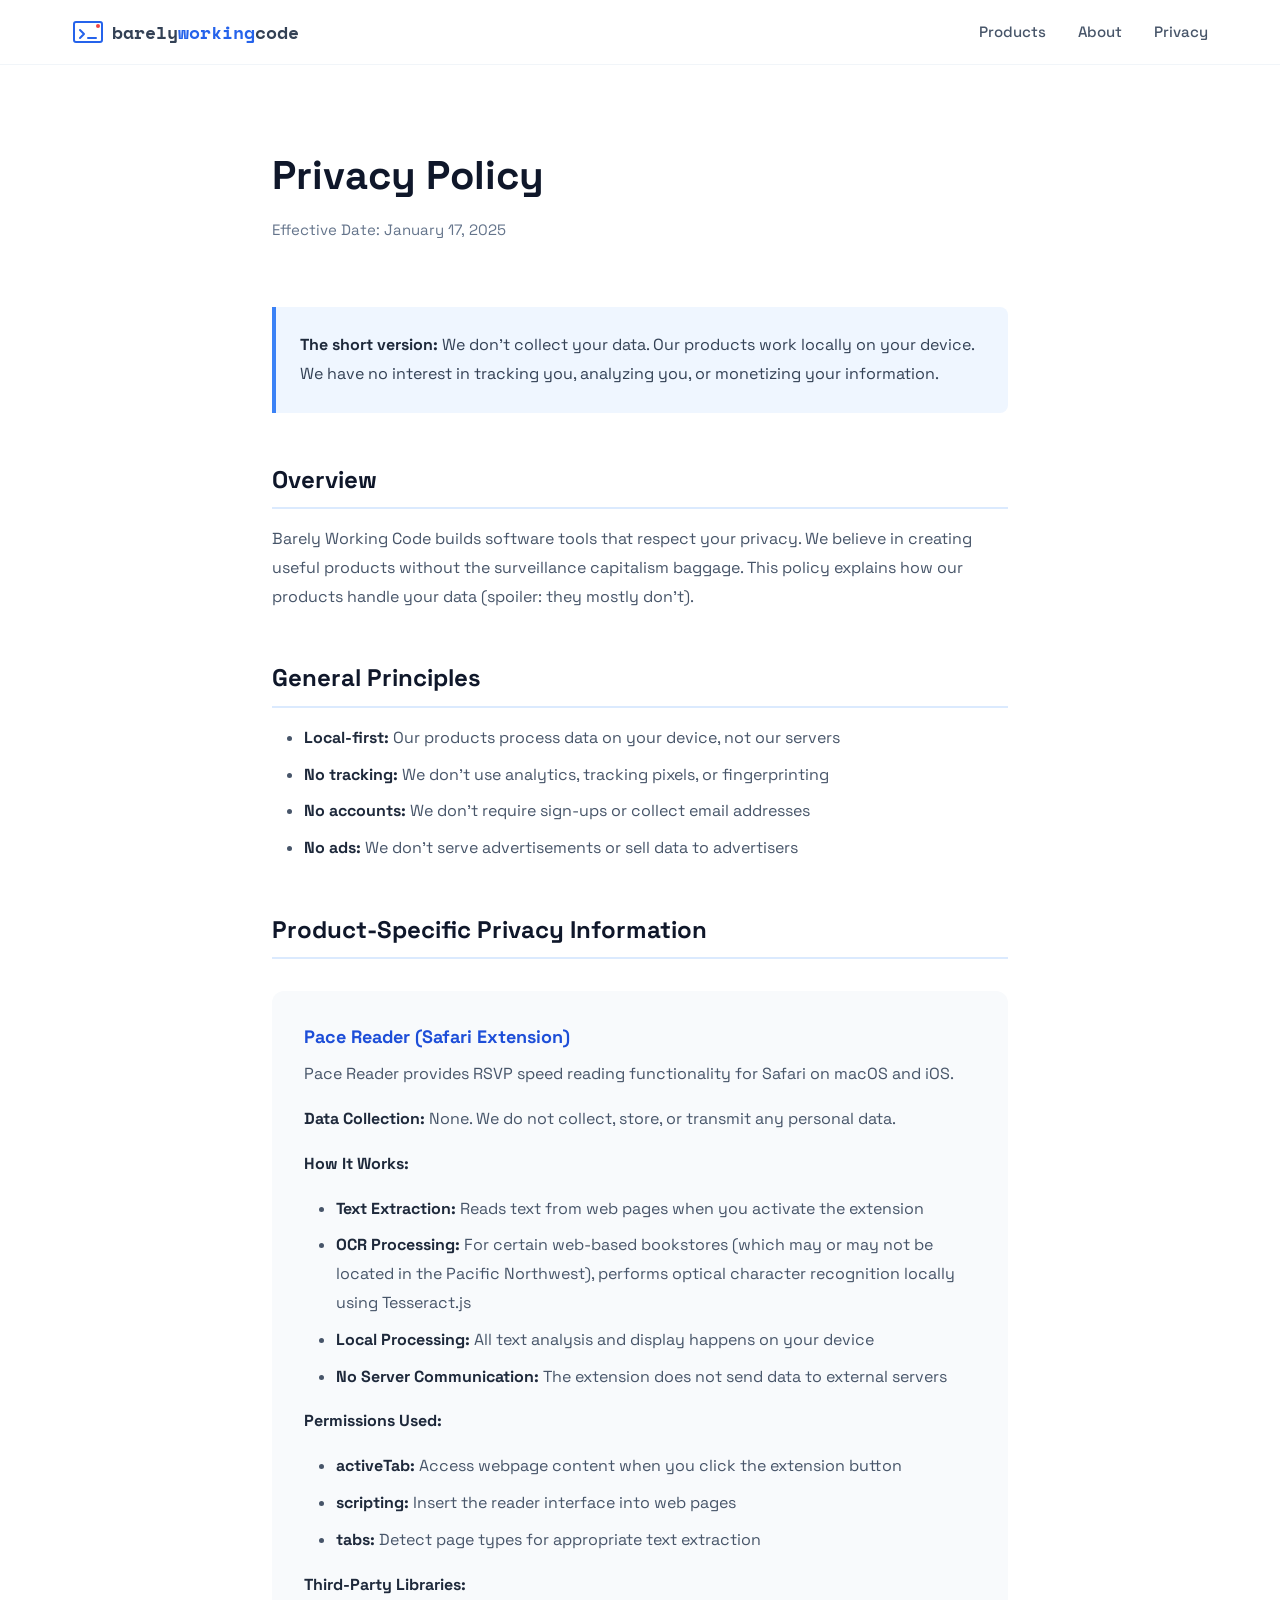
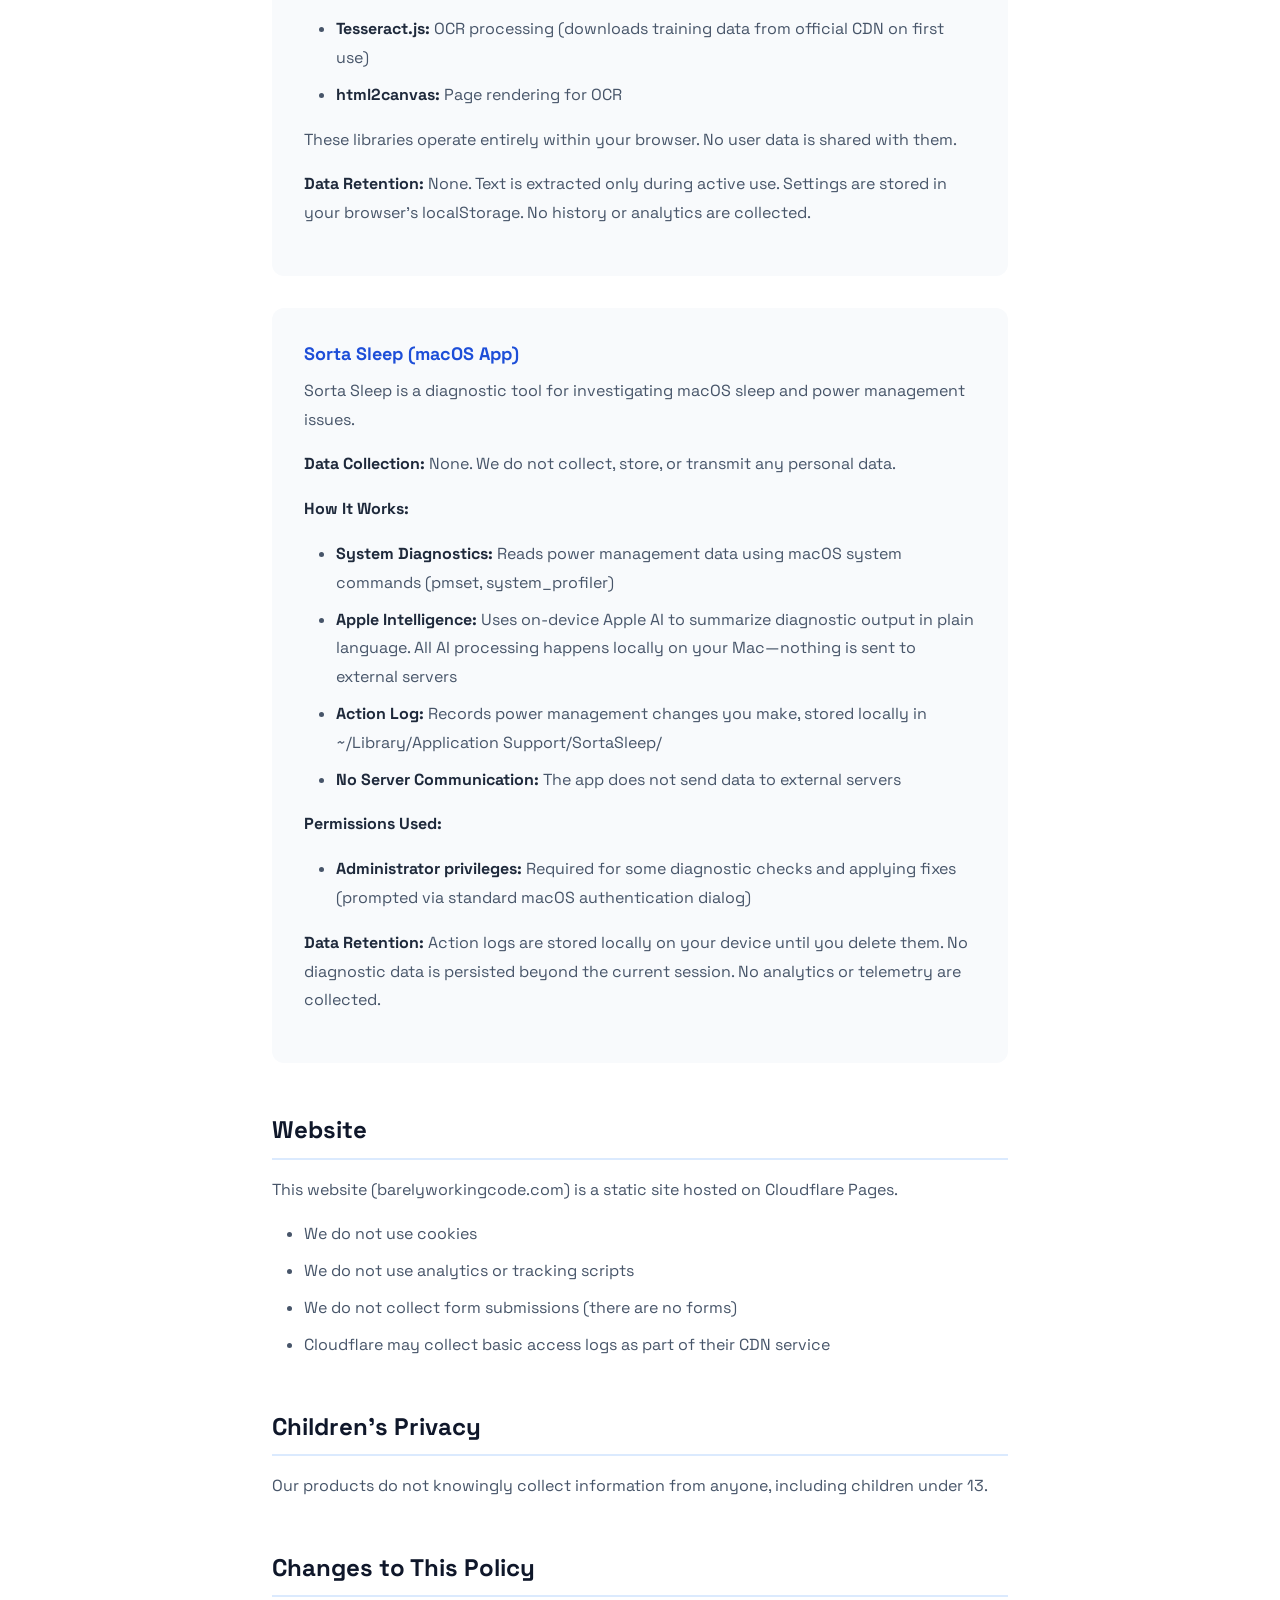
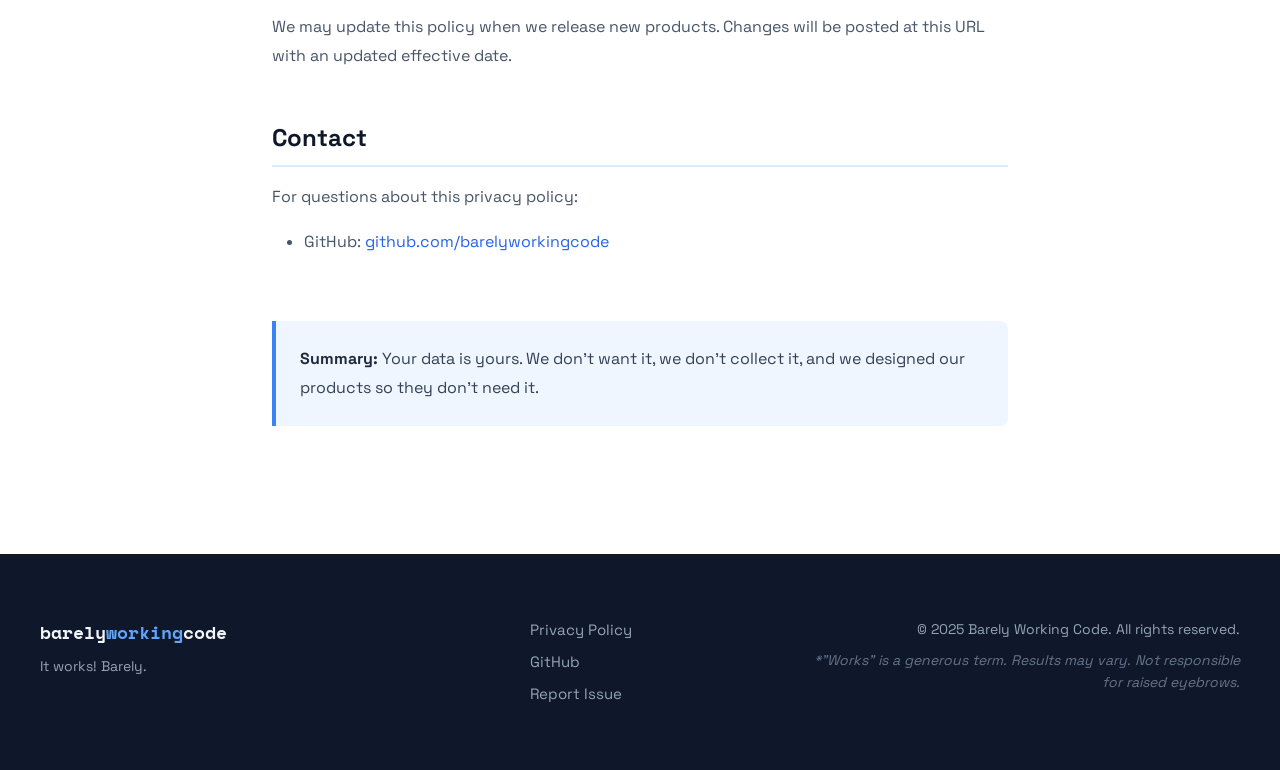
==== privacy.html @ 92d22023 "Initial commit" ====
<!DOCTYPE html>
<html lang="en">
<head>
    <meta charset="UTF-8">
    <meta name="viewport" content="width=device-width, initial-scale=1.0">
    <title>Privacy Policy - Barely Working Code</title>
    <meta name="description" content="Privacy policy for Barely Working Code and its products.">
    <link rel="stylesheet" href="styles.css">
    <link rel="icon" type="image/svg+xml" href="assets/favicon.svg">
    <link rel="preconnect" href="https://fonts.googleapis.com">
    <link rel="preconnect" href="https://fonts.gstatic.com" crossorigin>
    <link href="https://fonts.googleapis.com/css2?family=Space+Grotesk:wght@400;500;600;700&family=Space+Mono:wght@400;700&display=swap" rel="stylesheet">
    <style>
        .privacy-content {
            max-width: 800px;
            margin: 0 auto;
            padding: calc(80px + var(--space-3xl)) var(--space-xl) var(--space-4xl);
        }
        .privacy-content h1 {
            font-size: 2.5rem;
            color: var(--gray-900);
            margin-bottom: var(--space-sm);
        }
        .privacy-content .effective-date {
            color: var(--gray-500);
            font-size: 0.9375rem;
            margin-bottom: var(--space-3xl);
        }
        .privacy-content h2 {
            font-size: 1.5rem;
            color: var(--gray-900);
            margin-top: var(--space-2xl);
            margin-bottom: var(--space-md);
            padding-bottom: var(--space-sm);
            border-bottom: 2px solid var(--blue-100);
        }
        .privacy-content h3 {
            font-size: 1.125rem;
            color: var(--gray-800);
            margin-top: var(--space-xl);
            margin-bottom: var(--space-sm);
        }
        .privacy-content p {
            color: var(--gray-600);
            line-height: 1.8;
            margin-bottom: var(--space-md);
        }
        .privacy-content ul {
            margin-bottom: var(--space-md);
            padding-left: var(--space-xl);
        }
        .privacy-content li {
            color: var(--gray-600);
            line-height: 1.8;
            margin-bottom: var(--space-sm);
            list-style: disc;
        }
        .privacy-content strong {
            color: var(--gray-800);
        }
        .privacy-content .highlight-box {
            background: var(--blue-50);
            border-left: 4px solid var(--blue-500);
            padding: var(--space-lg);
            margin: var(--space-xl) 0;
            border-radius: 0 var(--radius-md) var(--radius-md) 0;
        }
        .privacy-content .highlight-box p {
            margin-bottom: 0;
            color: var(--gray-700);
        }
        .product-section {
            background: var(--gray-50);
            border-radius: var(--radius-lg);
            padding: var(--space-xl);
            margin: var(--space-xl) 0;
        }
        .product-section h3 {
            margin-top: 0;
            color: var(--blue-700);
        }

        /* Dark mode fixes */
        @supports not (-webkit-touch-callout: none) {
        @media (prefers-color-scheme: dark) {
            .privacy-content .highlight-box {
                background: #172554;
                border-left-color: var(--blue-600);
            }
            .privacy-content .highlight-box p {
                color: var(--gray-700);
            }
            .product-section {
                background: var(--gray-100);
            }
            .product-section h3 {
                color: var(--blue-600);
            }
            .privacy-content h2 {
                border-bottom-color: #1e3a8a;
            }
        }
        }
    </style>
</head>
<body>
    <header class="site-header">
        <nav class="nav-container">
            <a href="/" class="logo">
                <svg class="logo-icon" viewBox="0 0 32 32" fill="none" xmlns="http://www.w3.org/2000/svg">
                    <rect x="2" y="6" width="28" height="20" rx="2" stroke="currentColor" stroke-width="2"/>
                    <path d="M8 14L12 18L8 22" stroke="currentColor" stroke-width="2" stroke-linecap="round" stroke-linejoin="round"/>
                    <line x1="16" y1="22" x2="24" y2="22" stroke="currentColor" stroke-width="2" stroke-linecap="round"/>
                    <circle cx="26" cy="10" r="2" fill="#ef4444"/>
                </svg>
                <span class="logo-text">barely<span class="logo-accent">working</span>code</span>
            </a>
            <ul class="nav-links">
                <li><a href="/#products">Products</a></li>
                <li><a href="/#about">About</a></li>
                <li><a href="privacy.html">Privacy</a></li>
            </ul>
        </nav>
    </header>

    <main class="privacy-content">
        <h1>Privacy Policy</h1>
        <p class="effective-date">Effective Date: January 17, 2025</p>

        <div class="highlight-box">
            <p><strong>The short version:</strong> We don't collect your data. Our products work locally on your device. We have no interest in tracking you, analyzing you, or monetizing your information.</p>
        </div>

        <h2>Overview</h2>
        <p>
            Barely Working Code builds software tools that respect your privacy. We believe in creating useful products without the surveillance capitalism baggage. This policy explains how our products handle your data (spoiler: they mostly don't).
        </p>

        <h2>General Principles</h2>
        <ul>
            <li><strong>Local-first:</strong> Our products process data on your device, not our servers</li>
            <li><strong>No tracking:</strong> We don't use analytics, tracking pixels, or fingerprinting</li>
            <li><strong>No accounts:</strong> We don't require sign-ups or collect email addresses</li>
            <li><strong>No ads:</strong> We don't serve advertisements or sell data to advertisers</li>
        </ul>

        <h2>Product-Specific Privacy Information</h2>

        <div class="product-section">
            <h3>Pace Reader (Safari Extension)</h3>
            <p>
                Pace Reader provides RSVP speed reading functionality for Safari on macOS and iOS.
            </p>

            <p><strong>Data Collection:</strong> None. We do not collect, store, or transmit any personal data.</p>

            <p><strong>How It Works:</strong></p>
            <ul>
                <li><strong>Text Extraction:</strong> Reads text from web pages when you activate the extension</li>
                <li><strong>OCR Processing:</strong> For certain web-based bookstores (which may or may not be located in the Pacific Northwest), performs optical character recognition locally using Tesseract.js</li>
                <li><strong>Local Processing:</strong> All text analysis and display happens on your device</li>
                <li><strong>No Server Communication:</strong> The extension does not send data to external servers</li>
            </ul>

            <p><strong>Permissions Used:</strong></p>
            <ul>
                <li><strong>activeTab:</strong> Access webpage content when you click the extension button</li>
                <li><strong>scripting:</strong> Insert the reader interface into web pages</li>
                <li><strong>tabs:</strong> Detect page types for appropriate text extraction</li>
            </ul>

            <p><strong>Third-Party Libraries:</strong></p>
            <ul>
                <li><strong>Tesseract.js:</strong> OCR processing (downloads training data from official CDN on first use)</li>
                <li><strong>html2canvas:</strong> Page rendering for OCR</li>
            </ul>
            <p>These libraries operate entirely within your browser. No user data is shared with them.</p>

            <p><strong>Data Retention:</strong> None. Text is extracted only during active use. Settings are stored in your browser's localStorage. No history or analytics are collected.</p>
        </div>

        <div class="product-section">
            <h3>Sorta Sleep (macOS App)</h3>
            <p>
                Sorta Sleep is a diagnostic tool for investigating macOS sleep and power management issues.
            </p>

            <p><strong>Data Collection:</strong> None. We do not collect, store, or transmit any personal data.</p>

            <p><strong>How It Works:</strong></p>
            <ul>
                <li><strong>System Diagnostics:</strong> Reads power management data using macOS system commands (pmset, system_profiler)</li>
                <li><strong>Apple Intelligence:</strong> Uses on-device Apple AI to summarize diagnostic output in plain language. All AI processing happens locally on your Mac—nothing is sent to external servers</li>
                <li><strong>Action Log:</strong> Records power management changes you make, stored locally in ~/Library/Application Support/SortaSleep/</li>
                <li><strong>No Server Communication:</strong> The app does not send data to external servers</li>
            </ul>

            <p><strong>Permissions Used:</strong></p>
            <ul>
                <li><strong>Administrator privileges:</strong> Required for some diagnostic checks and applying fixes (prompted via standard macOS authentication dialog)</li>
            </ul>

            <p><strong>Data Retention:</strong> Action logs are stored locally on your device until you delete them. No diagnostic data is persisted beyond the current session. No analytics or telemetry are collected.</p>
        </div>

        <h2>Website</h2>
        <p>
            This website (barelyworkingcode.com) is a static site hosted on Cloudflare Pages.
        </p>
        <ul>
            <li>We do not use cookies</li>
            <li>We do not use analytics or tracking scripts</li>
            <li>We do not collect form submissions (there are no forms)</li>
            <li>Cloudflare may collect basic access logs as part of their CDN service</li>
        </ul>

        <h2>Children's Privacy</h2>
        <p>
            Our products do not knowingly collect information from anyone, including children under 13.
        </p>

        <h2>Changes to This Policy</h2>
        <p>
            We may update this policy when we release new products. Changes will be posted at this URL with an updated effective date.
        </p>

        <h2>Contact</h2>
        <p>
            For questions about this privacy policy:
        </p>
        <ul>
            <li>GitHub: <a href="https://github.com/barelyworkingcode" style="color: var(--blue-600);">github.com/barelyworkingcode</a></li>
        </ul>

        <div class="highlight-box" style="margin-top: var(--space-3xl);">
            <p><strong>Summary:</strong> Your data is yours. We don't want it, we don't collect it, and we designed our products so they don't need it.</p>
        </div>
    </main>

    <footer class="site-footer">
        <div class="footer-content">
            <div class="footer-brand">
                <span class="logo-text">barely<span class="logo-accent">working</span>code</span>
                <p>It works! Barely.</p>
            </div>
            <div class="footer-links">
                <a href="privacy.html">Privacy Policy</a>
                <a href="https://github.com/barelyworkingcode" target="_blank" rel="noopener">GitHub</a>
                <a href="https://github.com/barelyworkingcode/web/issues" target="_blank" rel="noopener">Report Issue</a>
            </div>
            <div class="footer-copyright">
                <p>&copy; 2025 Barely Working Code. All rights reserved.</p>
                <p class="footer-disclaimer">*"Works" is a generous term. Results may vary. Not responsible for raised eyebrows.</p>
            </div>
        </div>
    </footer>
</body>
</html>
---- styles.css ----
/* ============================================
   Barely Working Code - Styles
   Color Palette: Blues & White
   ============================================ */

:root {
    /* Primary Blues */
    --blue-50: #eff6ff;
    --blue-100: #dbeafe;
    --blue-200: #bfdbfe;
    --blue-300: #93c5fd;
    --blue-400: #60a5fa;
    --blue-500: #3b82f6;
    --blue-600: #2563eb;
    --blue-700: #1d4ed8;
    --blue-800: #1e40af;
    --blue-900: #1e3a8a;
    --blue-950: #172554;

    /* Neutrals */
    --white: #ffffff;
    --gray-50: #f8fafc;
    --gray-100: #f1f5f9;
    --gray-200: #e2e8f0;
    --gray-300: #cbd5e1;
    --gray-400: #94a3b8;
    --gray-500: #64748b;
    --gray-600: #475569;
    --gray-700: #334155;
    --gray-800: #1e293b;
    --gray-900: #0f172a;

    /* Accents */
    --red: #ef4444;
    --yellow: #fbbf24;
    --green: #22c55e;

    /* Typography */
    --font-sans: 'Space Grotesk', -apple-system, BlinkMacSystemFont, sans-serif;
    --font-mono: 'Space Mono', ui-monospace, monospace;

    /* Spacing */
    --space-xs: 0.25rem;
    --space-sm: 0.5rem;
    --space-md: 1rem;
    --space-lg: 1.5rem;
    --space-xl: 2rem;
    --space-2xl: 3rem;
    --space-3xl: 4rem;
    --space-4xl: 6rem;

    /* Borders */
    --radius-sm: 0.375rem;
    --radius-md: 0.5rem;
    --radius-lg: 0.75rem;
    --radius-xl: 1rem;
}

/* ============================================
   Reset & Base
   ============================================ */

*, *::before, *::after {
    box-sizing: border-box;
    margin: 0;
    padding: 0;
}

html {
    scroll-behavior: smooth;
}

body {
    font-family: var(--font-sans);
    font-size: 16px;
    line-height: 1.6;
    color: var(--gray-800);
    background: var(--white);
    -webkit-font-smoothing: antialiased;
}

a {
    color: inherit;
    text-decoration: none;
}

ul {
    list-style: none;
}

img, svg {
    display: block;
    max-width: 100%;
}

/* ============================================
   Header & Navigation
   ============================================ */

.site-header {
    position: fixed;
    top: 0;
    left: 0;
    right: 0;
    z-index: 100;
    background: rgba(255, 255, 255, 0.9);
    backdrop-filter: blur(10px);
    border-bottom: 1px solid var(--gray-100);
}

.nav-container {
    max-width: 1200px;
    margin: 0 auto;
    padding: var(--space-md) var(--space-xl);
    display: flex;
    justify-content: space-between;
    align-items: center;
}

.logo {
    display: flex;
    align-items: center;
    gap: var(--space-sm);
    font-family: var(--font-mono);
    font-size: 1.125rem;
    font-weight: 700;
    color: var(--gray-900);
}

.logo-icon {
    width: 32px;
    height: 32px;
    color: var(--blue-600);
}

.logo-text {
    color: var(--gray-700);
}

.logo-accent {
    color: var(--blue-600);
}

.nav-links {
    display: flex;
    gap: var(--space-xl);
}

.nav-links a {
    font-size: 0.9375rem;
    font-weight: 500;
    color: var(--gray-600);
    transition: color 0.2s;
}

.nav-links a:hover {
    color: var(--blue-600);
}

/* ============================================
   Hero Section
   ============================================ */

.hero {
    min-height: 100vh;
    display: grid;
    grid-template-columns: 1fr 1fr;
    gap: var(--space-3xl);
    align-items: center;
    max-width: 1200px;
    margin: 0 auto;
    padding: calc(80px + var(--space-3xl)) var(--space-xl) var(--space-3xl);
}

.hero-title {
    font-size: clamp(3rem, 8vw, 5rem);
    font-weight: 700;
    line-height: 1.1;
    color: var(--gray-900);
}

.hero-accent {
    display: block;
    color: var(--blue-600);
}

.hero-subtitle {
    margin-top: var(--space-lg);
    font-size: 1.25rem;
    color: var(--gray-600);
    max-width: 400px;
}

.hero-cta {
    margin-top: var(--space-2xl);
    display: flex;
    align-items: center;
    gap: var(--space-lg);
}

.hero-note {
    font-size: 0.875rem;
    color: var(--gray-400);
    font-style: italic;
}

.btn {
    display: inline-flex;
    align-items: center;
    justify-content: center;
    padding: var(--space-md) var(--space-xl);
    font-family: var(--font-sans);
    font-size: 1rem;
    font-weight: 600;
    border-radius: var(--radius-lg);
    transition: all 0.2s;
    cursor: pointer;
    border: none;
}

.btn-primary {
    background: var(--blue-600);
    color: var(--white);
}

.btn-primary:hover {
    background: var(--blue-700);
    transform: translateY(-2px);
    box-shadow: 0 4px 12px rgba(37, 99, 235, 0.3);
}

/* Terminal Animation */
.hero-visual {
    display: flex;
    justify-content: center;
}

.terminal {
    width: 100%;
    max-width: 480px;
    background: var(--gray-900);
    border-radius: var(--radius-xl);
    overflow: hidden;
    box-shadow:
        0 25px 50px -12px rgba(0, 0, 0, 0.25),
        0 0 0 1px rgba(255, 255, 255, 0.1) inset;
}

.terminal-header {
    padding: var(--space-md);
    background: var(--gray-800);
    display: flex;
    gap: var(--space-sm);
}

.terminal-dot {
    width: 12px;
    height: 12px;
    border-radius: 50%;
}

.terminal-dot.red { background: var(--red); }
.terminal-dot.yellow { background: var(--yellow); }
.terminal-dot.green { background: var(--green); }

.terminal-body {
    padding: var(--space-lg);
    font-family: var(--font-mono);
    font-size: 0.875rem;
    line-height: 1.8;
}

.terminal-line {
    color: var(--gray-100);
}

.terminal-line .prompt {
    color: var(--blue-400);
    margin-right: var(--space-sm);
}

.terminal-line.output {
    color: var(--gray-400);
    padding-left: var(--space-lg);
}

.terminal-line.output.warning {
    color: var(--yellow);
}

.terminal-line.output.success {
    color: var(--green);
}

.cursor {
    display: inline-block;
    width: 8px;
    height: 16px;
    background: var(--blue-400);
    animation: blink 1s step-end infinite;
}

@keyframes blink {
    50% { opacity: 0; }
}

/* ============================================
   Products Section
   ============================================ */

.products {
    padding: var(--space-4xl) var(--space-xl);
    background: linear-gradient(180deg, var(--gray-50) 0%, var(--white) 100%);
}

.section-header {
    text-align: center;
    margin-bottom: var(--space-3xl);
}

.section-header h2 {
    font-size: 2.5rem;
    font-weight: 700;
    color: var(--gray-900);
}

.section-header p {
    margin-top: var(--space-sm);
    color: var(--gray-500);
    font-size: 1.125rem;
}

.product-card {
    max-width: 700px;
    margin: 0 auto var(--space-3xl);
    background: var(--white);
    border-radius: var(--radius-xl);
    padding: var(--space-2xl);
    box-shadow:
        0 4px 6px -1px rgba(0, 0, 0, 0.1),
        0 2px 4px -2px rgba(0, 0, 0, 0.1);
    border: 1px solid var(--gray-100);
    position: relative;
}

.product-card:last-of-type {
    margin-bottom: 0;
}

.product-card.featured {
    border-color: var(--blue-200);
    background: linear-gradient(135deg, var(--white) 0%, var(--blue-50) 100%);
}

.product-badge {
    position: absolute;
    top: var(--space-lg);
    right: var(--space-lg);
    background: var(--blue-100);
    color: var(--blue-700);
    font-size: 0.75rem;
    font-weight: 600;
    padding: var(--space-xs) var(--space-md);
    border-radius: var(--radius-md);
    text-transform: uppercase;
    letter-spacing: 0.05em;
}

.product-icon {
    width: 80px;
    height: 80px;
    color: var(--blue-600);
    margin-bottom: var(--space-lg);
}

.product-title {
    font-size: 1.75rem;
    font-weight: 700;
    color: var(--gray-900);
}

.product-tagline {
    font-size: 1.125rem;
    color: var(--blue-600);
    font-weight: 500;
    margin-top: var(--space-xs);
}

.product-description {
    margin-top: var(--space-md);
    color: var(--gray-600);
    line-height: 1.7;
}

.product-media {
    margin-top: var(--space-xl);
    background: var(--white);
    border-radius: var(--radius-lg);
    overflow: hidden;
    border: 1px solid var(--gray-200);
}

.media-tabs {
    display: flex;
    border-bottom: 1px solid var(--gray-200);
    background: var(--gray-50);
}

.media-tab {
    flex: 1;
    padding: var(--space-md) var(--space-lg);
    background: transparent;
    border: none;
    font-family: var(--font-sans);
    font-size: 0.9375rem;
    font-weight: 500;
    color: var(--gray-600);
    cursor: pointer;
    transition: all 0.2s;
    position: relative;
    -webkit-appearance: none;
    appearance: none;
    outline: none;
}

.media-tab:hover {
    background: var(--white);
    color: var(--gray-900);
}

.media-tab.active {
    background: var(--white);
    color: var(--blue-600);
}

.media-tab.active::after {
    content: '';
    position: absolute;
    bottom: 0;
    left: 0;
    right: 0;
    height: 2px;
    background: var(--blue-600);
}

.media-content {
    position: relative;
    background: var(--gray-900);
}

.media-item {
    display: none;
    width: 100%;
}

.media-item.active {
    display: block;
}

.media-item img {
    width: 100%;
    height: auto;
    display: block;
}

.media-item video {
    width: 100%;
    height: auto;
    display: block;
}

/* Carousel Styles */
.screenshot-carousel {
    position: relative;
    width: 100%;
    overflow: hidden;
    background: var(--gray-900);
}

.carousel-container {
    display: flex;
    transition: transform 0.3s ease-in-out;
}

.carousel-image {
    min-width: 100%;
    height: auto;
    display: block;
}

.carousel-nav {
    position: absolute;
    top: 50%;
    transform: translateY(-50%);
    background: rgba(0, 0, 0, 0.5);
    color: var(--white);
    border: none;
    width: 40px;
    height: 40px;
    border-radius: 50%;
    cursor: pointer;
    font-size: 1.5rem;
    display: flex;
    align-items: center;
    justify-content: center;
    transition: background 0.2s;
    z-index: 2;
}

.carousel-nav:hover {
    background: rgba(0, 0, 0, 0.8);
}

.carousel-prev {
    left: var(--space-md);
}

.carousel-next {
    right: var(--space-md);
}

.carousel-dots {
    position: absolute;
    bottom: var(--space-md);
    left: 50%;
    transform: translateX(-50%);
    display: flex;
    gap: var(--space-xs);
    z-index: 2;
}

.carousel-dot {
    width: 8px;
    height: 8px;
    border-radius: 50%;
    background: rgba(255, 255, 255, 0.5);
    border: none;
    cursor: pointer;
    transition: background 0.2s;
    padding: 0;
}

.carousel-dot:hover {
    background: rgba(255, 255, 255, 0.7);
}

.carousel-dot.active {
    background: var(--white);
}

.product-features {
    margin-top: var(--space-xl);
    display: grid;
    gap: var(--space-sm);
}

.product-features li {
    display: flex;
    align-items: center;
    gap: var(--space-sm);
    color: var(--gray-700);
    font-size: 0.9375rem;
}

.check-icon {
    width: 20px;
    height: 20px;
    color: var(--green);
    flex-shrink: 0;
}

.product-platforms {
    margin-top: var(--space-xl);
    display: flex;
    gap: var(--space-lg);
}

.platform {
    display: flex;
    align-items: center;
    gap: var(--space-sm);
    font-size: 0.875rem;
    color: var(--gray-600);
}

.platform-icon {
    width: 20px;
    height: 20px;
}

.product-cta {
    margin-top: var(--space-xl);
    padding-top: var(--space-xl);
    border-top: 1px solid var(--gray-200);
    display: flex;
    align-items: baseline;
    gap: var(--space-md);
}

.price {
    font-size: 1.5rem;
    font-weight: 700;
    color: var(--gray-900);
}

.price-note {
    font-size: 0.875rem;
    color: var(--gray-500);
}

.coming-soon {
    text-align: center;
    margin-top: var(--space-3xl);
    padding: var(--space-2xl);
    background: var(--gray-50);
    border-radius: var(--radius-lg);
    border: 2px dashed var(--gray-200);
}

.coming-soon h3 {
    font-size: 1.25rem;
    color: var(--gray-700);
}

.coming-soon p {
    margin-top: var(--space-sm);
    color: var(--gray-500);
}

/* ============================================
   About Section
   ============================================ */

.about {
    padding: var(--space-4xl) var(--space-xl);
    background: var(--white);
}

.about-content {
    max-width: 900px;
    margin: 0 auto;
}

.about h2 {
    font-size: 2.5rem;
    font-weight: 700;
    color: var(--gray-900);
    margin-bottom: var(--space-xl);
}

.about-text p {
    font-size: 1.125rem;
    color: var(--gray-600);
    margin-bottom: var(--space-md);
    line-height: 1.8;
}

.about-text strong {
    color: var(--gray-900);
}

.about-values {
    margin-top: var(--space-3xl);
    display: grid;
    grid-template-columns: repeat(3, 1fr);
    gap: var(--space-xl);
}

.value {
    text-align: center;
    padding: var(--space-xl);
}

.value-icon {
    width: 48px;
    height: 48px;
    margin: 0 auto var(--space-md);
    color: var(--blue-600);
}

.value-icon svg {
    width: 100%;
    height: 100%;
}

.value h4 {
    font-size: 1.125rem;
    font-weight: 600;
    color: var(--gray-900);
    margin-bottom: var(--space-sm);
}

.value p {
    font-size: 0.9375rem;
    color: var(--gray-500);
}

/* ============================================
   Footer
   ============================================ */

.site-footer {
    background: var(--gray-900);
    color: var(--gray-400);
    padding: var(--space-3xl) var(--space-xl);
}

.footer-content {
    max-width: 1200px;
    margin: 0 auto;
    display: grid;
    grid-template-columns: 2fr 1fr 2fr;
    gap: var(--space-2xl);
    align-items: start;
}

.footer-brand .logo-text {
    font-family: var(--font-mono);
    font-size: 1.125rem;
    font-weight: 700;
    color: var(--gray-100);
}

.footer-brand .logo-accent {
    color: var(--blue-400);
}

.footer-brand p {
    margin-top: var(--space-sm);
    font-size: 0.875rem;
}

.footer-links {
    display: flex;
    flex-direction: column;
    gap: var(--space-sm);
}

.footer-links a {
    font-size: 0.9375rem;
    transition: color 0.2s;
}

.footer-links a:hover {
    color: var(--blue-400);
}

.footer-copyright {
    text-align: right;
}

.footer-copyright p {
    font-size: 0.875rem;
}

.footer-disclaimer {
    margin-top: var(--space-sm);
    font-size: 0.75rem;
    color: var(--gray-500);
    font-style: italic;
}

/* ============================================
   Responsive Design
   ============================================ */

@media (max-width: 968px) {
    .hero {
        grid-template-columns: 1fr;
        text-align: center;
        padding-top: calc(80px + var(--space-2xl));
    }

    .hero-content {
        order: 1;
    }

    .hero-visual {
        order: 2;
    }

    .hero-subtitle {
        margin-left: auto;
        margin-right: auto;
    }

    .hero-cta {
        justify-content: center;
        flex-wrap: wrap;
    }

    .about-values {
        grid-template-columns: 1fr;
    }

    .footer-content {
        grid-template-columns: 1fr;
        text-align: center;
    }

    .footer-links {
        flex-direction: row;
        justify-content: center;
        gap: var(--space-xl);
    }

    .footer-copyright {
        text-align: center;
    }
}

@media (max-width: 640px) {
    .nav-links {
        display: none;
    }

    .hero-title {
        font-size: 2.5rem;
    }

    .terminal {
        font-size: 0.75rem;
    }

    .product-card {
        padding: var(--space-lg);
    }

    .product-badge {
        position: static;
        display: inline-block;
        margin-bottom: var(--space-md);
    }
}

/* ============================================
   Dark Mode (disabled for Safari due to compatibility issues)
   ============================================ */

@supports not (-webkit-touch-callout: none) {
@media (prefers-color-scheme: dark) {
    :root {
        /* Dark mode - dark backgrounds, light text */
        --white: #0a0f1e;
        --gray-50: #0f172a;
        --gray-100: #1e293b;
        --gray-200: #334155;
        --gray-300: #475569;
        --gray-400: #64748b;
        --gray-500: #94a3b8;
        --gray-600: #cbd5e1;
        --gray-700: #e2e8f0;
        --gray-800: #f1f5f9;
        --gray-900: #f8fafc;

        /* Brighter blues for dark mode */
        --blue-600: #60a5fa;
        --blue-500: #3b82f6;
        --blue-400: #2563eb;
    }

    /* Dark backgrounds */
    body {
        background: #0a0f1e;
    }

    .site-header {
        background: rgba(10, 15, 30, 0.9);
        border-bottom: 1px solid var(--gray-200);
    }

    .hero {
        background: #0a0f1e;
    }

    .products {
        background: linear-gradient(180deg, var(--gray-100) 0%, var(--gray-50) 100%);
    }

    .product-card {
        background: var(--gray-100);
        border-color: var(--gray-300);
    }

    .product-card.featured {
        background: linear-gradient(135deg, var(--gray-100) 0%, #172554 100%);
        border-color: var(--blue-600);
    }

    .product-badge {
        background: var(--blue-900);
        color: var(--blue-600);
    }

    .media-tabs {
        background: var(--gray-200);
        border-bottom: 1px solid var(--gray-300);
    }

    .media-tab:hover {
        background: var(--gray-100);
    }

    .media-tab.active {
        background: var(--gray-100);
    }

    .terminal {
        background: #000000;
        box-shadow:
            0 25px 50px -12px rgba(0, 0, 0, 0.5),
            0 0 0 1px rgba(255, 255, 255, 0.05) inset;
    }

    .terminal-header {
        background: #0f0f0f;
    }

    .coming-soon {
        background: var(--gray-100);
        border-color: var(--gray-300);
    }

    .about {
        background: var(--gray-50);
    }

    .site-footer {
        background: #000000;
        border-top: 1px solid var(--gray-200);
    }
}
}
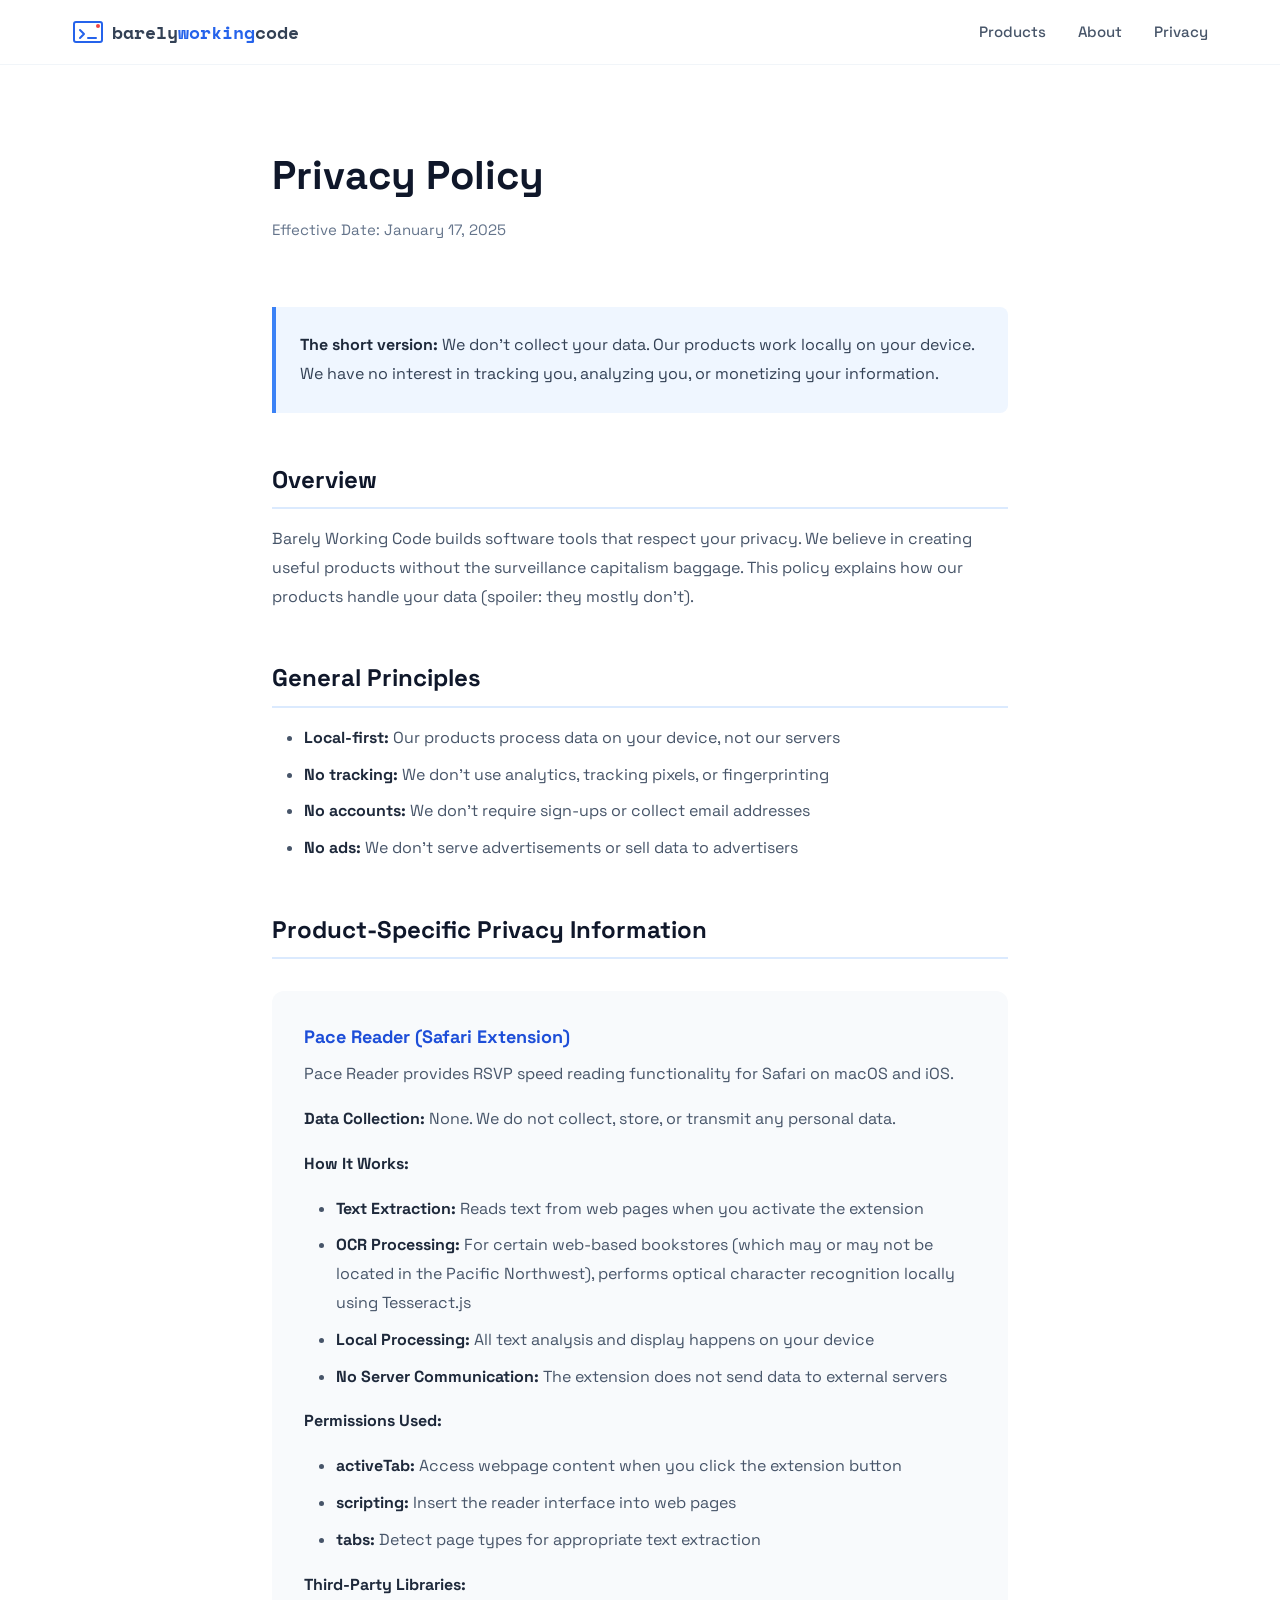
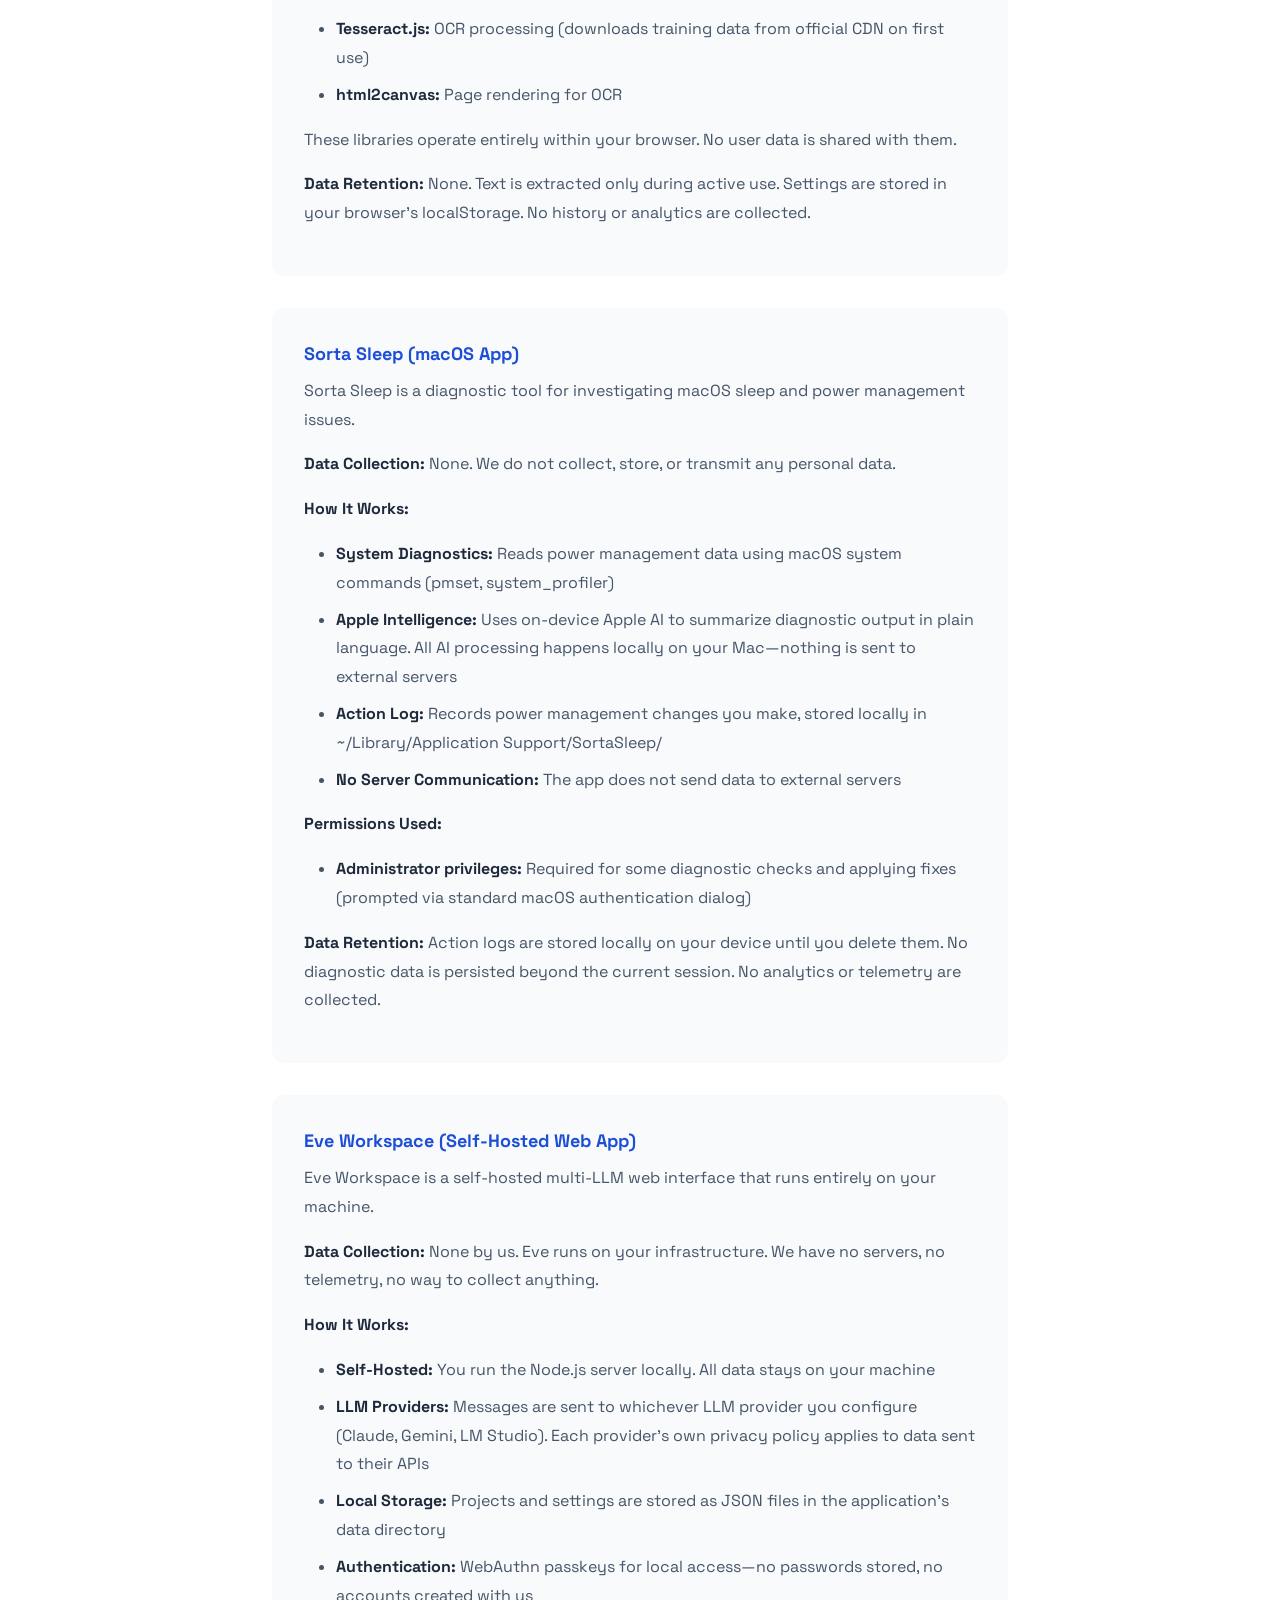
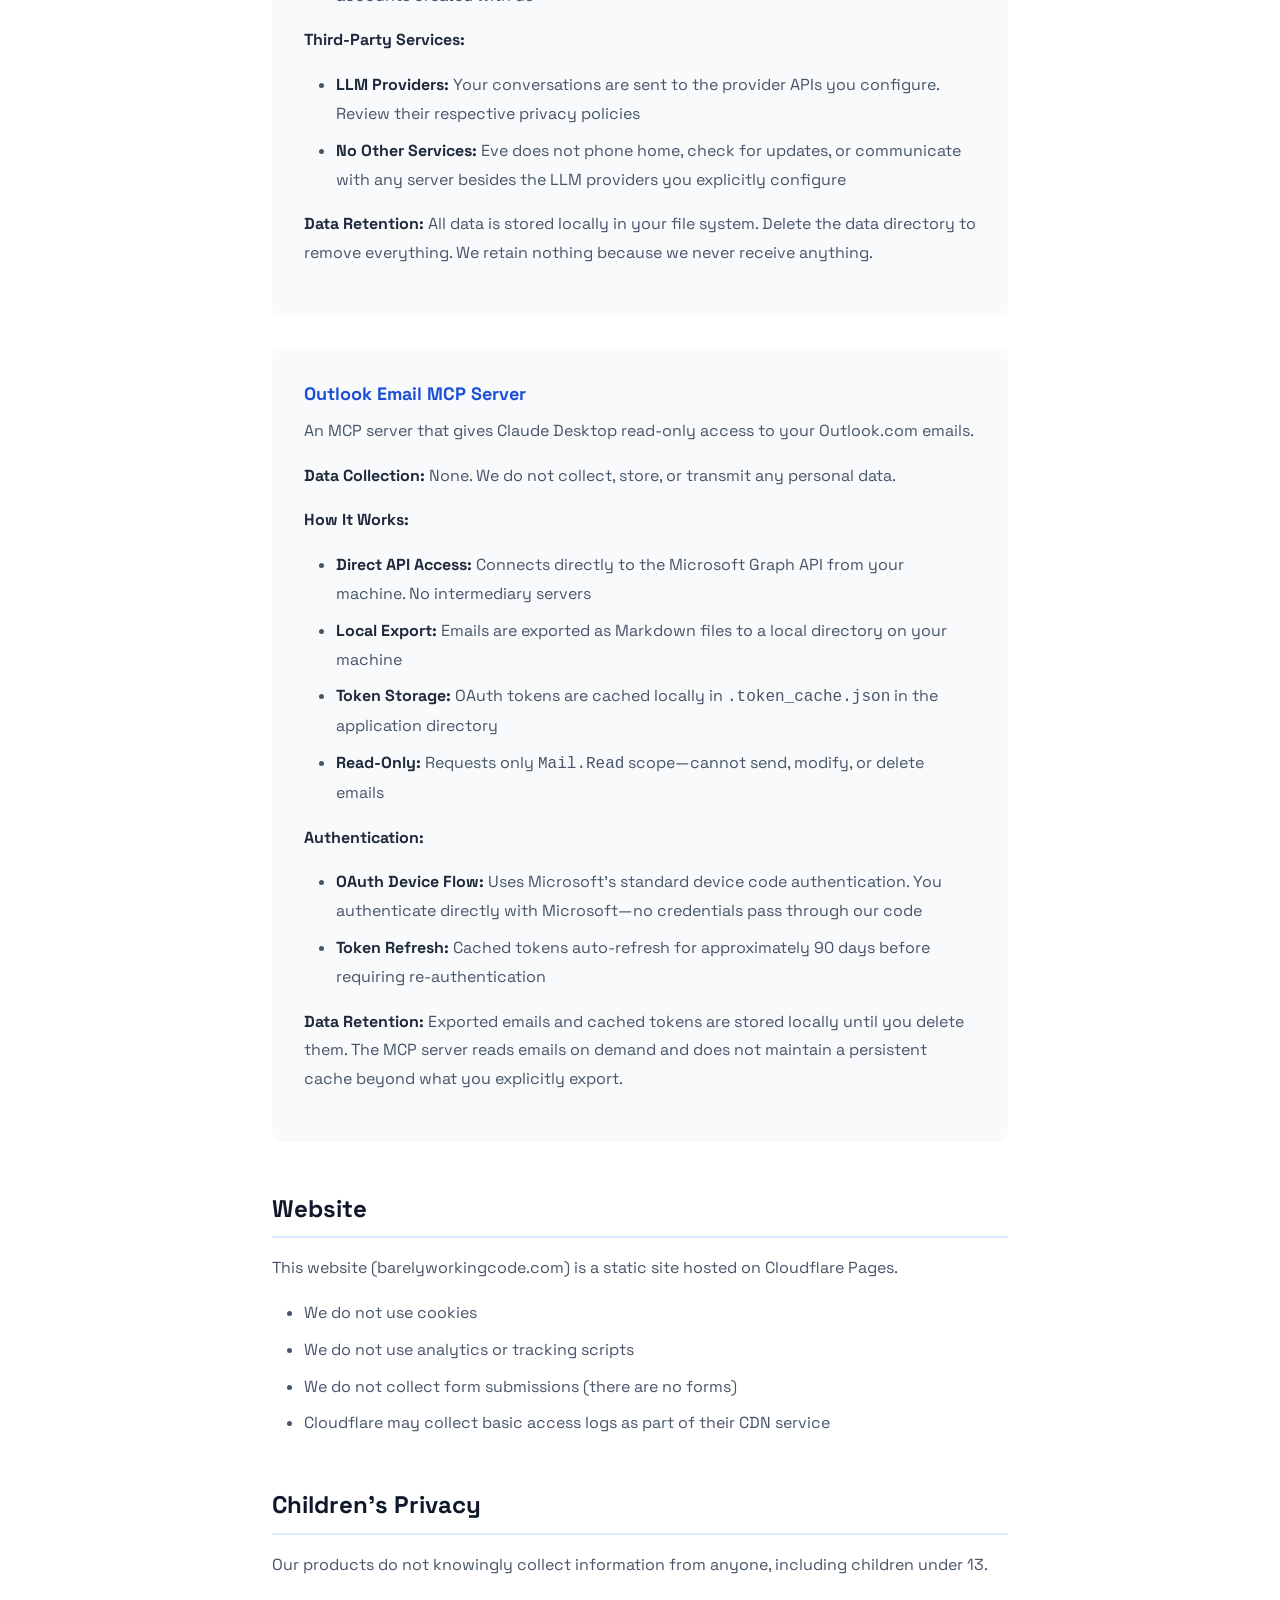
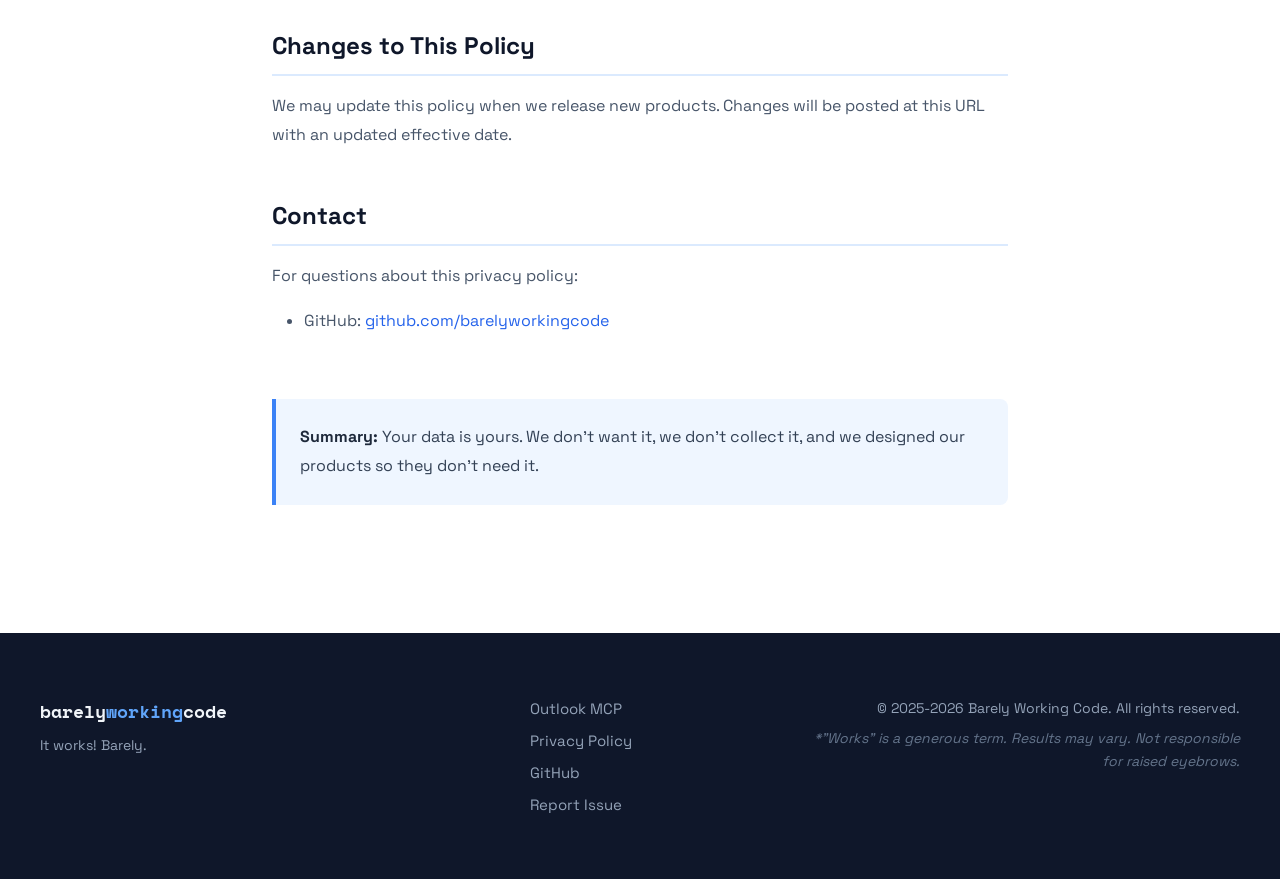
==== commit 8548d1a6: "eve" ====
--- a/privacy.html
+++ b/privacy.html
@@ -203,6 +203,56 @@
             <p><strong>Data Retention:</strong> Action logs are stored locally on your device until you delete them. No diagnostic data is persisted beyond the current session. No analytics or telemetry are collected.</p>
         </div>
 
+        <div class="product-section">
+            <h3>Eve Workspace (Self-Hosted Web App)</h3>
+            <p>
+                Eve Workspace is a self-hosted multi-LLM web interface that runs entirely on your machine.
+            </p>
+
+            <p><strong>Data Collection:</strong> None by us. Eve runs on your infrastructure. We have no servers, no telemetry, no way to collect anything.</p>
+
+            <p><strong>How It Works:</strong></p>
+            <ul>
+                <li><strong>Self-Hosted:</strong> You run the Node.js server locally. All data stays on your machine</li>
+                <li><strong>LLM Providers:</strong> Messages are sent to whichever LLM provider you configure (Claude, Gemini, LM Studio). Each provider's own privacy policy applies to data sent to their APIs</li>
+                <li><strong>Local Storage:</strong> Projects and settings are stored as JSON files in the application's data directory</li>
+                <li><strong>Authentication:</strong> WebAuthn passkeys for local access&mdash;no passwords stored, no accounts created with us</li>
+            </ul>
+
+            <p><strong>Third-Party Services:</strong></p>
+            <ul>
+                <li><strong>LLM Providers:</strong> Your conversations are sent to the provider APIs you configure. Review their respective privacy policies</li>
+                <li><strong>No Other Services:</strong> Eve does not phone home, check for updates, or communicate with any server besides the LLM providers you explicitly configure</li>
+            </ul>
+
+            <p><strong>Data Retention:</strong> All data is stored locally in your file system. Delete the data directory to remove everything. We retain nothing because we never receive anything.</p>
+        </div>
+
+        <div class="product-section">
+            <h3>Outlook Email MCP Server</h3>
+            <p>
+                An MCP server that gives Claude Desktop read-only access to your Outlook.com emails.
+            </p>
+
+            <p><strong>Data Collection:</strong> None. We do not collect, store, or transmit any personal data.</p>
+
+            <p><strong>How It Works:</strong></p>
+            <ul>
+                <li><strong>Direct API Access:</strong> Connects directly to the Microsoft Graph API from your machine. No intermediary servers</li>
+                <li><strong>Local Export:</strong> Emails are exported as Markdown files to a local directory on your machine</li>
+                <li><strong>Token Storage:</strong> OAuth tokens are cached locally in <code>.token_cache.json</code> in the application directory</li>
+                <li><strong>Read-Only:</strong> Requests only <code>Mail.Read</code> scope&mdash;cannot send, modify, or delete emails</li>
+            </ul>
+
+            <p><strong>Authentication:</strong></p>
+            <ul>
+                <li><strong>OAuth Device Flow:</strong> Uses Microsoft's standard device code authentication. You authenticate directly with Microsoft&mdash;no credentials pass through our code</li>
+                <li><strong>Token Refresh:</strong> Cached tokens auto-refresh for approximately 90 days before requiring re-authentication</li>
+            </ul>
+
+            <p><strong>Data Retention:</strong> Exported emails and cached tokens are stored locally until you delete them. The MCP server reads emails on demand and does not maintain a persistent cache beyond what you explicitly export.</p>
+        </div>
+
         <h2>Website</h2>
         <p>
             This website (barelyworkingcode.com) is a static site hosted on Cloudflare Pages.
@@ -244,12 +294,13 @@
                 <p>It works! Barely.</p>
             </div>
             <div class="footer-links">
+                <a href="outlook-email-mcp.html">Outlook MCP</a>
                 <a href="privacy.html">Privacy Policy</a>
                 <a href="https://github.com/barelyworkingcode" target="_blank" rel="noopener">GitHub</a>
                 <a href="https://github.com/barelyworkingcode/web/issues" target="_blank" rel="noopener">Report Issue</a>
             </div>
             <div class="footer-copyright">
-                <p>&copy; 2025 Barely Working Code. All rights reserved.</p>
+                <p>&copy; 2025-2026 Barely Working Code. All rights reserved.</p>
                 <p class="footer-disclaimer">*"Works" is a generous term. Results may vary. Not responsible for raised eyebrows.</p>
             </div>
         </div>
--- a/styles.css
+++ b/styles.css
@@ -548,6 +548,42 @@
     background: var(--white);
 }
 
+/* Landscape carousel variant */
+.screenshot-carousel[data-aspect="landscape"] .carousel-container {
+    aspect-ratio: 16 / 10;
+}
+
+.screenshot-carousel[data-aspect="landscape"] .carousel-image {
+    min-width: 100%;
+    height: 100%;
+    object-fit: contain;
+    background: var(--gray-900);
+    cursor: zoom-in;
+}
+
+/* Image lightbox */
+.lightbox {
+    display: none;
+    position: fixed;
+    inset: 0;
+    z-index: 200;
+    background: rgba(0, 0, 0, 0.9);
+    cursor: zoom-out;
+    align-items: center;
+    justify-content: center;
+}
+
+.lightbox.active {
+    display: flex;
+}
+
+.lightbox img {
+    max-width: 95vw;
+    max-height: 95vh;
+    object-fit: contain;
+    border-radius: var(--radius-md);
+}
+
 .product-features {
     margin-top: var(--space-xl);
     display: grid;
@@ -628,6 +664,157 @@
 }
 
 /* ============================================
+   Product Detail Pages
+   ============================================ */
+
+.product-detail {
+    max-width: 800px;
+    margin: 0 auto;
+    padding: calc(80px + var(--space-3xl)) var(--space-xl) var(--space-4xl);
+}
+
+.product-hero {
+    margin-bottom: var(--space-3xl);
+}
+
+.product-hero .product-badge {
+    position: static;
+    display: inline-block;
+    margin-bottom: var(--space-lg);
+}
+
+.product-hero-tagline {
+    font-size: 1.25rem;
+    color: var(--blue-600);
+    font-weight: 500;
+    margin-top: var(--space-sm);
+}
+
+.product-hero-description {
+    margin-top: var(--space-md);
+    color: var(--gray-600);
+    line-height: 1.8;
+    font-size: 1.0625rem;
+}
+
+.product-section-block {
+    margin-bottom: var(--space-3xl);
+}
+
+.product-section-block h2 {
+    font-size: 1.5rem;
+    color: var(--gray-900);
+    margin-bottom: var(--space-lg);
+    padding-bottom: var(--space-sm);
+    border-bottom: 2px solid var(--blue-100);
+}
+
+.comparison-grid {
+    display: grid;
+    grid-template-columns: 1fr 1fr;
+    gap: var(--space-lg);
+}
+
+.comparison-grid > div {
+    background: var(--gray-50);
+    border-radius: var(--radius-lg);
+    padding: var(--space-xl);
+}
+
+.comparison-grid h3 {
+    font-size: 1.125rem;
+    color: var(--gray-900);
+    margin-bottom: var(--space-md);
+}
+
+.comparison-grid ul {
+    padding-left: var(--space-lg);
+}
+
+.comparison-grid li {
+    color: var(--gray-600);
+    line-height: 1.8;
+    margin-bottom: var(--space-sm);
+    list-style: disc;
+}
+
+.tool-grid {
+    display: grid;
+    grid-template-columns: 1fr 1fr;
+    gap: var(--space-md);
+}
+
+.tool-card {
+    background: var(--gray-50);
+    border-radius: var(--radius-lg);
+    padding: var(--space-lg);
+    border: 1px solid var(--gray-100);
+}
+
+.tool-card h4 {
+    font-family: var(--font-mono);
+    font-size: 0.875rem;
+    color: var(--blue-600);
+    margin-bottom: var(--space-sm);
+}
+
+.tool-card p {
+    font-size: 0.9375rem;
+    color: var(--gray-600);
+    line-height: 1.6;
+}
+
+.example-prompts {
+    margin-top: var(--space-xl);
+    background: var(--gray-50);
+    border-radius: var(--radius-lg);
+    padding: var(--space-lg);
+    border: 1px solid var(--gray-100);
+}
+
+.example-prompts h4 {
+    font-size: 0.9375rem;
+    color: var(--gray-800);
+    margin-bottom: var(--space-md);
+}
+
+.example-prompts ul {
+    padding-left: var(--space-lg);
+}
+
+.example-prompts li {
+    color: var(--gray-600);
+    line-height: 1.8;
+    margin-bottom: var(--space-sm);
+    list-style: disc;
+    font-size: 0.9375rem;
+}
+
+.product-cta-block {
+    text-align: center;
+    padding: var(--space-2xl);
+    background: var(--gray-50);
+    border-radius: var(--radius-lg);
+    border: 1px solid var(--gray-100);
+}
+
+.product-cta-block .price {
+    display: block;
+    font-size: 2rem;
+    margin-bottom: var(--space-sm);
+}
+
+.product-cta-block .price-note {
+    display: block;
+    margin-bottom: var(--space-xl);
+}
+
+.product-cta-block .btn {
+    display: inline-flex;
+    gap: var(--space-sm);
+}
+
+/* ============================================
    About Section
    ============================================ */
 
@@ -830,6 +1017,11 @@
         position: static;
         display: inline-block;
         margin-bottom: var(--space-md);
+    }
+
+    .comparison-grid,
+    .tool-grid {
+        grid-template-columns: 1fr;
     }
 }
 
@@ -929,5 +1121,28 @@
         background: #000000;
         border-top: 1px solid var(--gray-200);
     }
-}
-}
+
+    .tool-card {
+        background: var(--gray-100);
+        border-color: var(--gray-300);
+    }
+
+    .example-prompts {
+        background: var(--gray-100);
+        border-color: var(--gray-300);
+    }
+
+    .product-cta-block {
+        background: var(--gray-100);
+        border-color: var(--gray-300);
+    }
+
+    .product-section-block h2 {
+        border-bottom-color: #1e3a8a;
+    }
+
+    .comparison-grid > div {
+        background: var(--gray-100);
+    }
+}
+}
